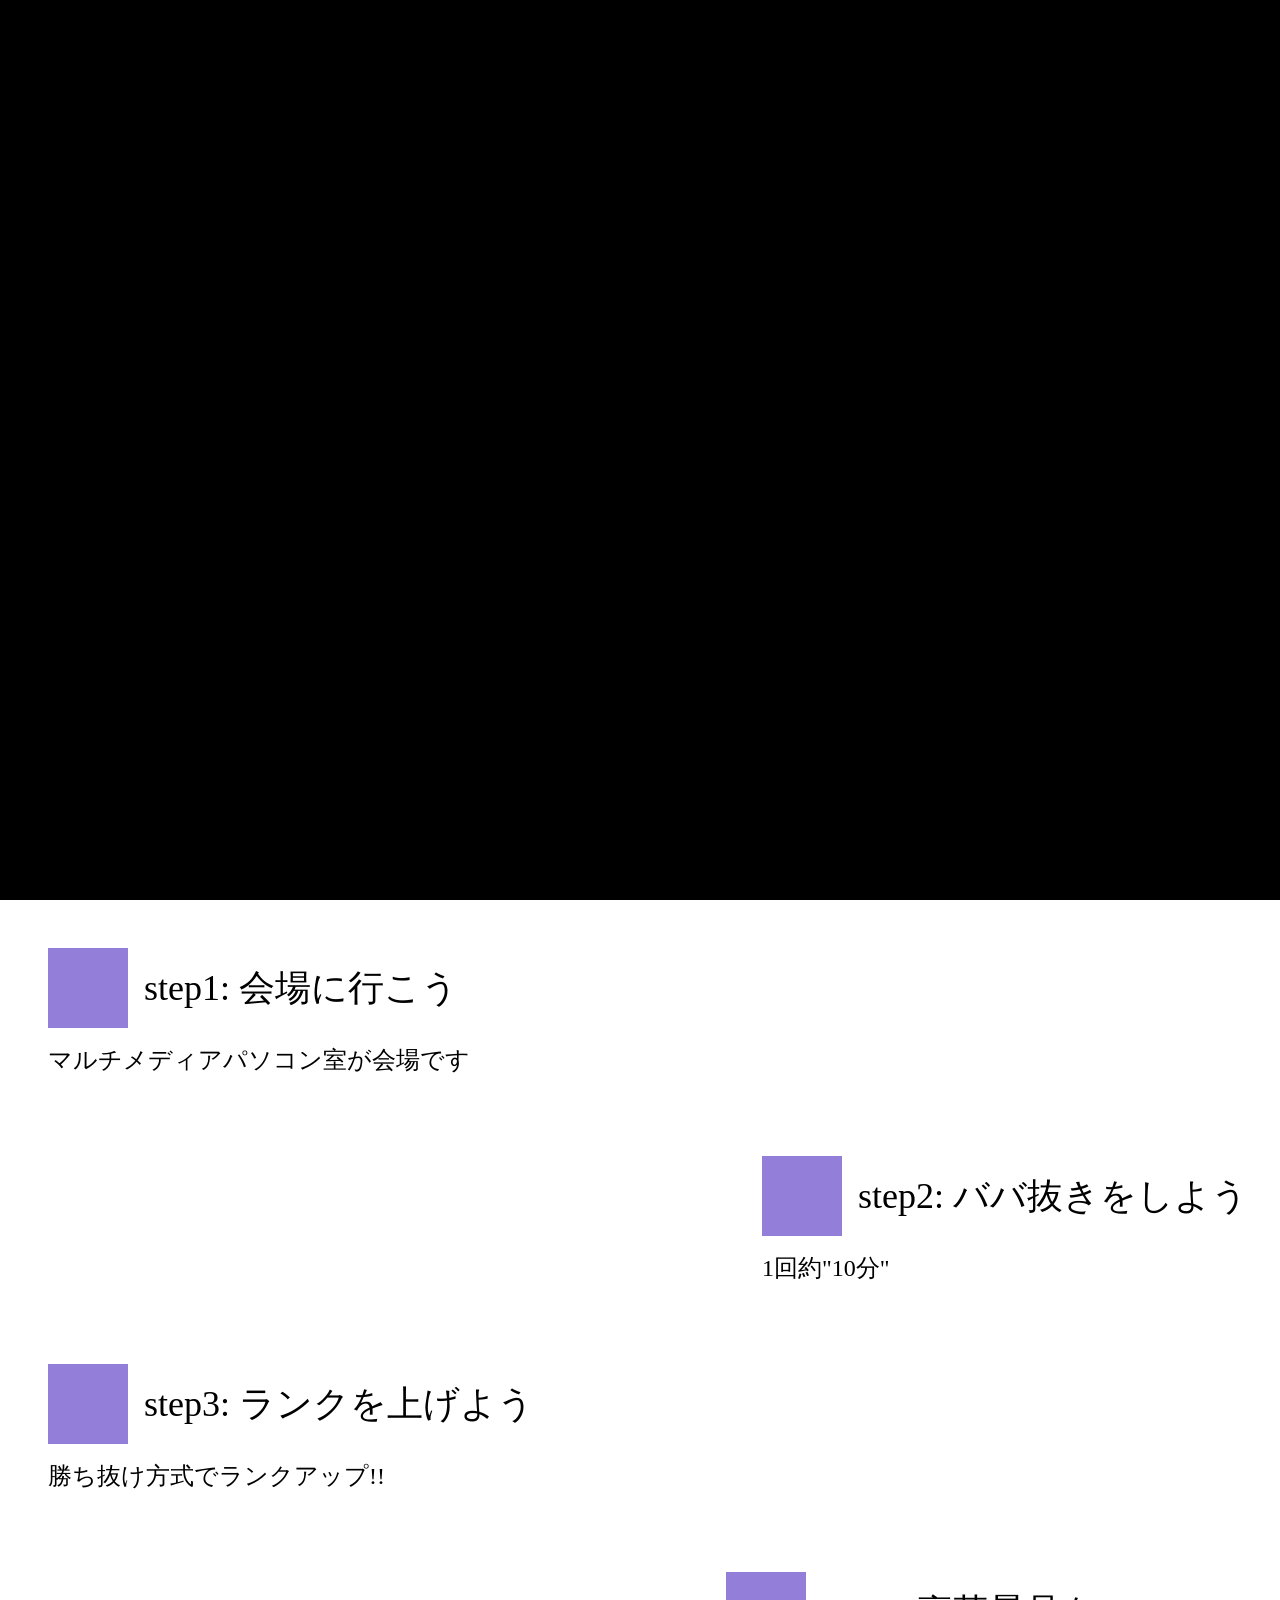
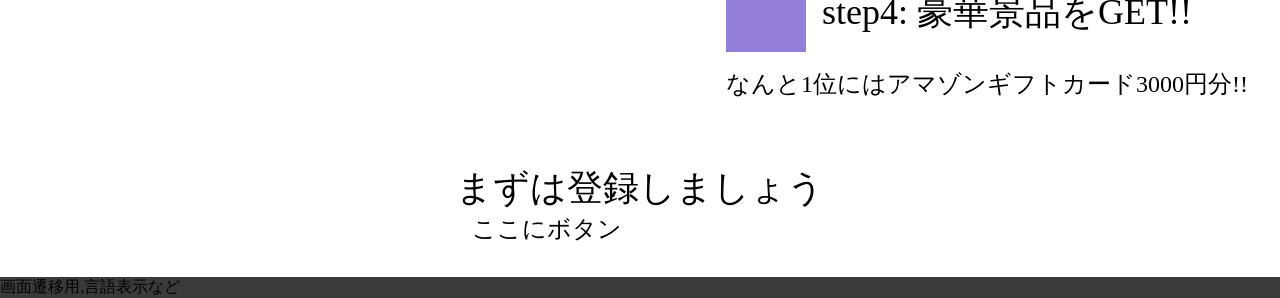
==== index.html @ 0c0a8d20 "Add favicon links and meta tags Add favicon links and related meta tags for better branding." ====
<!DOCTYPE html>
<html lang="ja">
    <head prefix="og: http://ogp.me/ns# fb: http://ogp.me/ns/fb# article: http://ogp.me/ns/article#">
        <meta charset="utf-8" />
        <meta http-equiv="X-UA-Compatible" content="IE=edge" />
        <meta name=”viewport” content=”width=device-width, initial-scale=1.0″>
        <title>第一回茨城高専ババ抜き大会</title>
        <meta name="description" content="ほんの僅かな時間だけ開催されるババ抜き大会。静かなテーブルに集うであろう幸運のプレイヤーたち。勝者10名に贈られる栄誉と賞品をお楽しみに。" />
        <meta name="robots" content="noindex,follow" />

        <!-- 以下、OGP用htmlタグ -->
        <meta property="og:url" content="https://pja-thus.github.io/playcard_project/" />
        <meta property="og:title" content="第一回茨城高専ババ抜き大会" />
        <meta property="og:type" content="website">
        <meta property="og:description" content="ほんの僅かな時間だけ開催されるババ抜き大会。静かなテーブルに集うであろう幸運のプレイヤーたち。勝者10名に贈られる栄誉と賞品をお楽しみに。" />
        <meta property="og:site_name" content="第一回茨城高専ババ抜き大会" />
        <meta property="og:image" content="https://PJa-Thus.github.io/playcard_project/images/background.png" />
        <meta property="og:locale" content="ja_JP" />
        
        <!-- 以下、favicon用htmlタグ -->
        <!-- 第一回茨城高専ババ抜き大会webではfavicon用のsvgファイルを作成予定ではあるがまだ完成していない。
        <link rel="icon" href="ファイル名(.svg)" type="image/svg+xml" sizes="any">
        -->
        <link rel="icon" href="https://PJa-Thus.github.io/playcard_project/images/favicon-16x16.png" sizes="16x16" type="image/png" /> 
        <link rel="icon" href="https://PJa-Thus.github.io/playcard_project/images/favicon-32x32.png" sizes="32x32" type="image/png" />  
        <link rel="icon" href="https://PJa-Thus.github.io/playcard_project/images/favicon-48x48.png" sizes="48x48" type="image/png" /> 
        <link rel="icon" href="https://PJa-Thus.github.io/playcard_project/images/favicon-64x64.png" sizes="64x64" type="image/png" />
        <link rel="apple-touch-icon-precomposed" href="https://PJa-Thus.github.io/playcard_project/images/favicon-apple-touch-icon-180x180.png" sizes="180x180" type="image/png" />
        <link rel="icon" href="https://PJa-Thus.github.io/playcard_project/images/favicon-android-chrome-192x192.png" sizes="192x192" type="image/png" />
        <link rel="shortcut icon" href="https://PJa-Thus.github.io/playcard_project/images/favicon.ico" type="image/x-icon" />
        <meta name="msapplication-TileImage" content="https://PJa-Thus.github.io/playcard_project/images/favicon-msapplication-TileImage.png" />
        <meta name="msapplication-TileColor" content="#000000" />

        <!-- 以下、css及びjs用htmlタグ -->
        <link rel="stylesheet" href="https://PJa-Thus.github.io/playcard_project/css/style.css" />
        <!--
        <script src="JavaScriptファイルのURL"></script>
        -->

        <!-- 以下、SEO用htmlタグ -->
        <!-- 第一回茨城高専ババ抜き大会webではFacebookアンチが開発者にいる為、不使用
        <meta property="fb:app_id" content="appIDを入力" />
        -->
        <!-- 第一回茨城高専ババ抜き大会webでは専用のXアカウントを用意していない為、不使用
        <meta name="twitter:card" content="Summary Card" />
        <meta name="twitter:site" content="@Twitterユーザー名" />
        -->
        <!-- 第一回茨城高専ババ抜き大会webでは複数のwebサイトを作成、使用するが重複、類似する内容がない為、不使用
        <link rel="canonical" href="https://pja-thus.github.io/playcard_project/" />
        -->
        <!-- 第一回茨城高専ババ抜き大会webでは開発者が多言語対応を主要な業務として行わない為、不使用
        <link rel="alternate" type="application/rss+xml" title="フィード" href="フィードページのURL" />
        -->
        <!-- 第一回茨城高専ババ抜き大会webではWAFの導入をしておらずディレクトリトラバーサル攻撃に弱い為、不使用
        <link rel="prev" href="前のページのURL" />
        <link rel="next" href="次のページのURL" />
        -->
        <meta name="format-detection" content="email=no,telephone=no,address=no" />
    </head>
    <body>
        <header>なんかいい感じの画像</header>
        <main>
            <div class="step left">
                <div class="content">
                    <div class="title">
                        <div class="box"></div>
                        <div class="title_text">step1: 会場に行こう</div>
                    </div>
                    <div class="text">
                        マルチメディアパソコン室が会場です
                    </div>
                </div>
            </div>
            <div class="step right">
                <div class="content">
                    <div class="title">
                        <div class="box"></div>
                        <div class="title_text">step2: ババ抜きをしよう</div>
                    </div>
                    <div class="text">
                        1回約"10分"
                    </div>
                </div>
            </div>
            <div class="step left">
                <div class="content">
                    <div class="title">
                        <div class="box"></div>
                        <div class="title_text">step3: ランクを上げよう</div>
                    </div>
                    <div class="text">
                        勝ち抜け方式でランクアップ!!
                    </div>
                </div>
            </div>
            <div class="step right">
                <div class="content">
                    <div class="title">
                        <div class="box"></div>
                        <div class="title_text">step4: 豪華景品をGET!!</div>
                    </div>
                    <div class="text">
                        なんと1位にはアマゾンギフトカード3000円分!!
                    </div>
                </div>
            </div>
            <div class="step center">
                <div class="content">
                    <div class="title">
                        <div class="title_text">まずは登録しましょう</div>
                    </div>
                    <div class="text">
                        ここにボタン
                    </div>
                </div>
            </div>
        </main>
        <footer>画面遷移用,言語表示など</footer>
    </body>
</html>
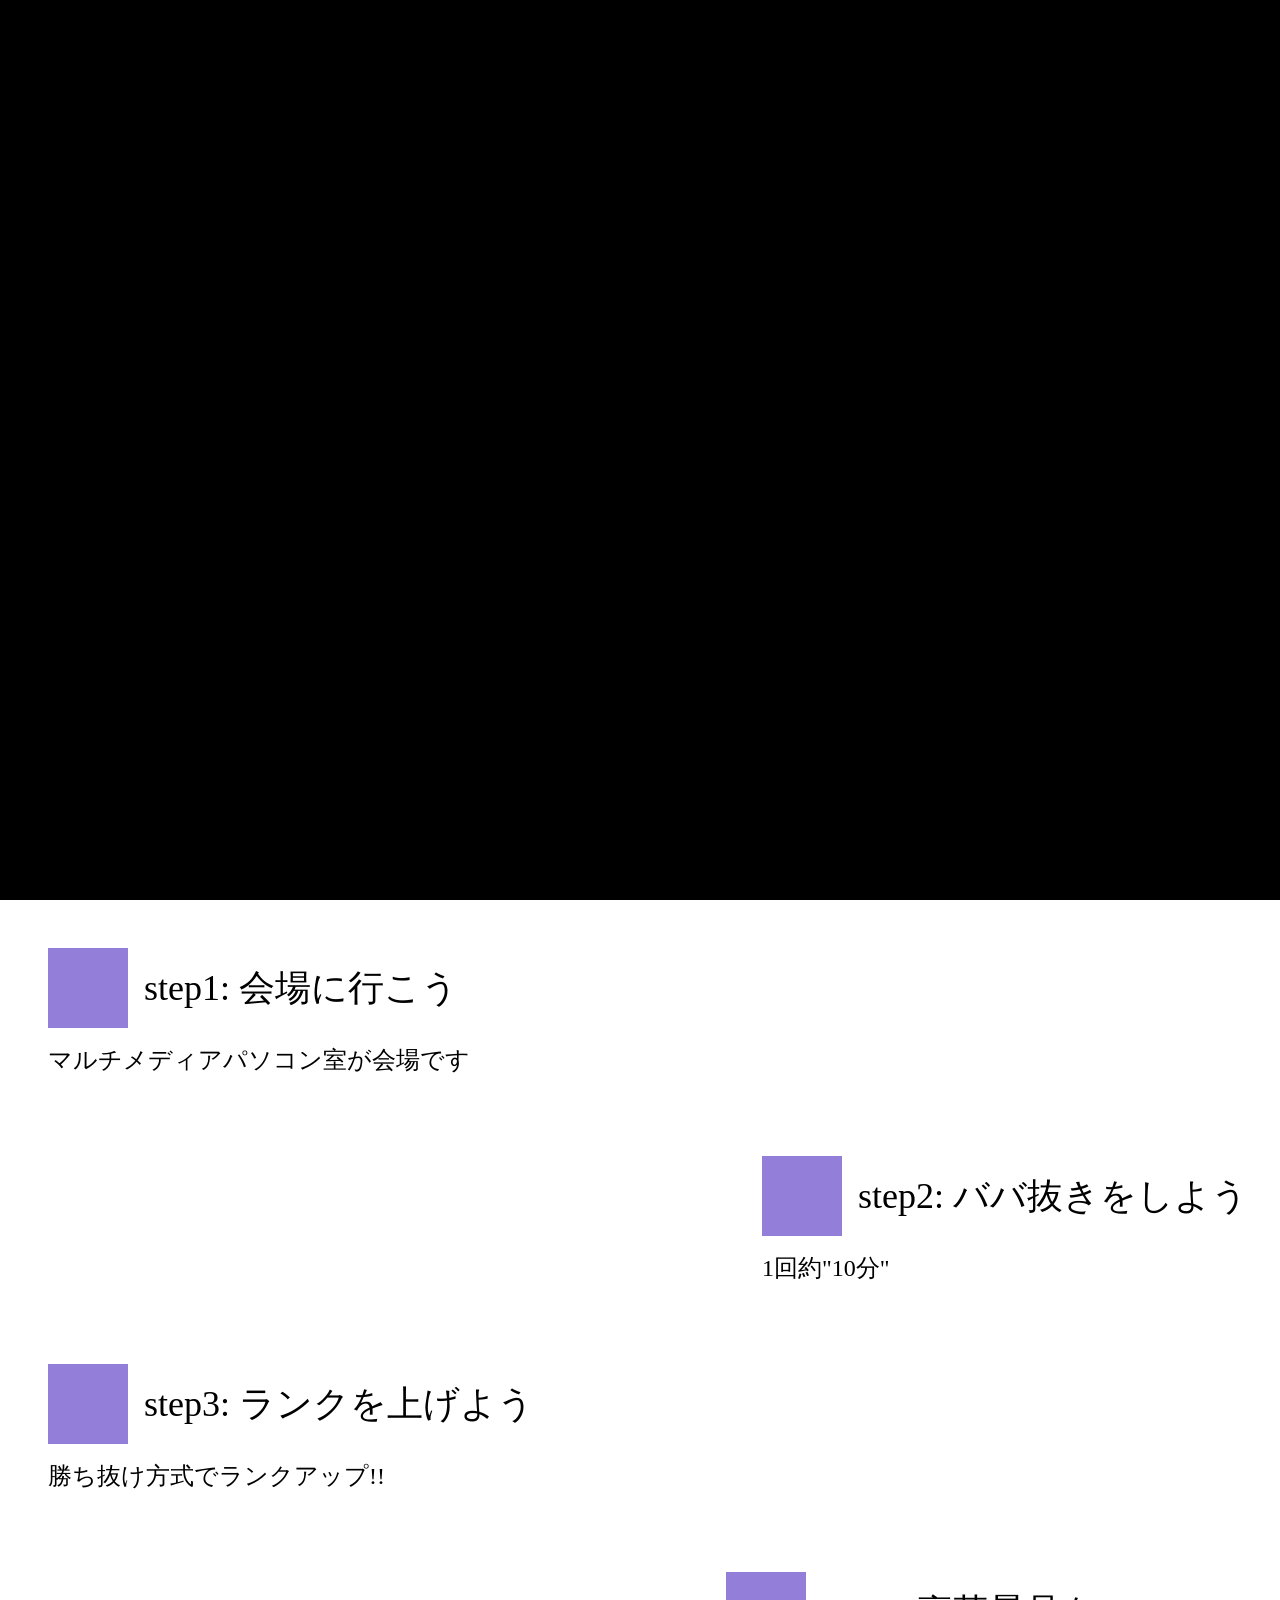
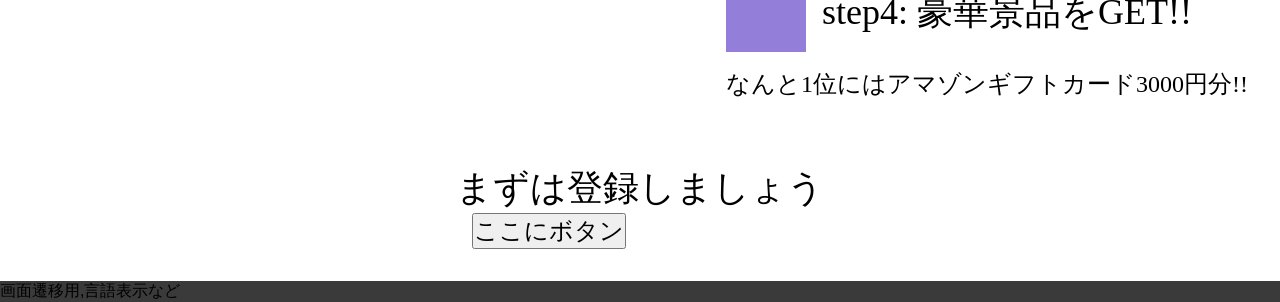
==== commit cab0819c: "Fix typo in button tag in index.html" ====
--- a/index.html
+++ b/index.html
@@ -109,9 +109,9 @@
                     <div class="title">
                         <div class="title_text">まずは登録しましょう</div>
                     </div>
-                    <div class="text">
+                    <button class="text">
                         ここにボタン
-                    </div>
+                    </button>
                 </div>
             </div>
         </main>
